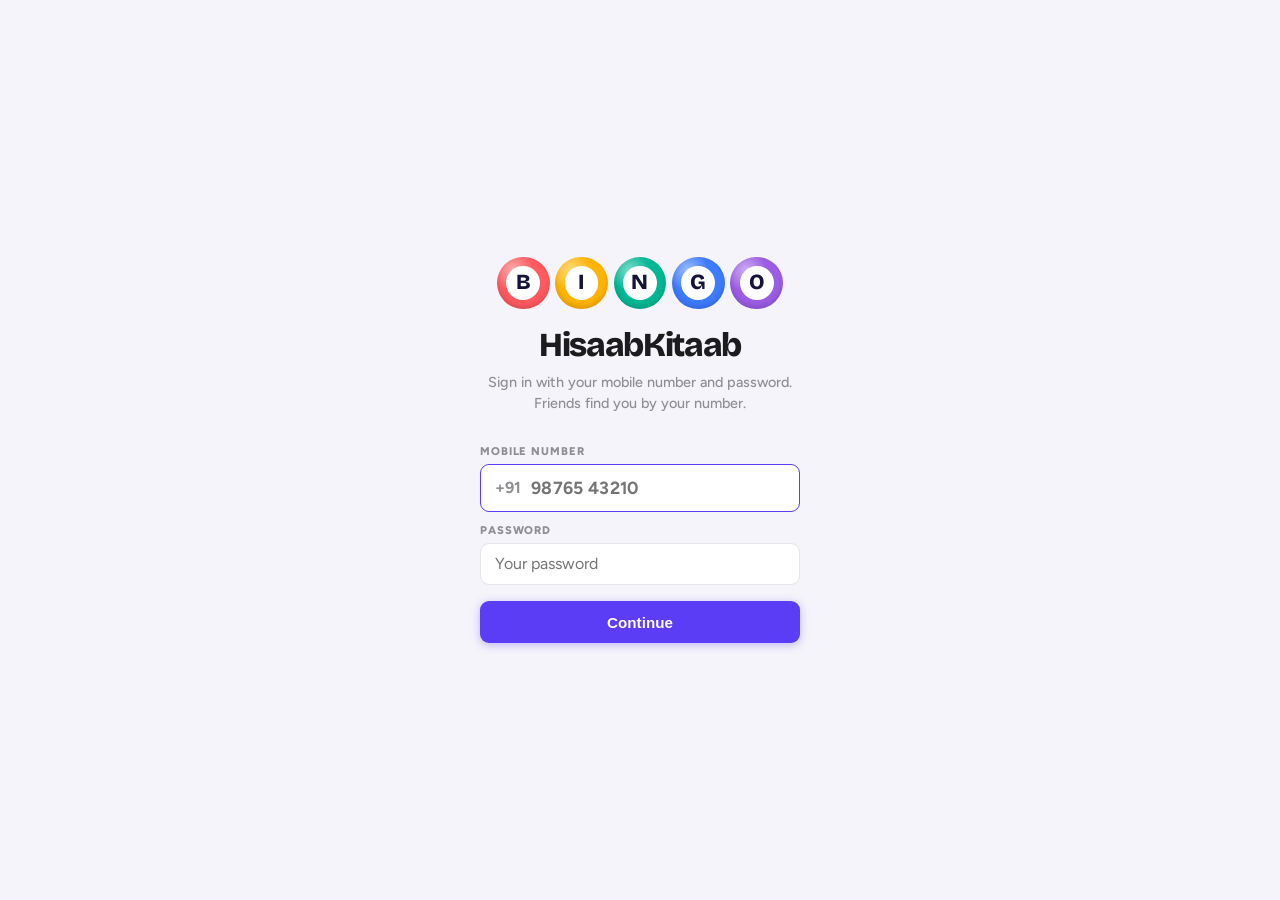
==== static/index.html @ 42d8c6d7 "Rebuild around friends: mobile+password login, labels, insights - Replace Google OAuth and groups wi" ====
<!DOCTYPE html>
<html lang="en">
<head>
  <meta charset="UTF-8">
  <meta name="viewport" content="width=device-width, initial-scale=1, viewport-fit=cover">
  <meta name="theme-color" content="#5B3DF5">
  <meta name="apple-mobile-web-app-capable" content="yes">
  <meta name="apple-mobile-web-app-status-bar-style" content="default">
  <meta name="mobile-web-app-capable" content="yes">
  <title>HisaabKitaab</title>
  <link rel="preconnect" href="https://fonts.googleapis.com">
  <link rel="preconnect" href="https://fonts.gstatic.com" crossorigin>
  <link rel="stylesheet" href="https://fonts.googleapis.com/css2?family=Bricolage+Grotesque:opsz,wght@12..96,700;12..96,800&family=Figtree:wght@500;600;700;800&display=swap">
  <link rel="stylesheet" href="/static/style.css?v=12">
</head>
<body>
  <div id="app">
    <div class="splash">
      <div class="splash-icon">🎱</div>
    </div>
  </div>
  <script src="/static/app.js?v=12"></script>
</body>
</html>
---- static/style.css ----
/* ── Reset & tokens ──────────────────────────────────────────────────────── */
*, *::before, *::after { box-sizing: border-box; margin: 0; padding: 0; }

:root {
  --bg:      #F2F2F7;
  --surface: #FFFFFF;
  --ink:     #1C1C1E;
  --sub:     #3C3C43;
  --muted:   #8E8E93;
  --border:  #E5E5EA;
  --sep:     rgba(60,60,67,.12);
  --pos:     #34C759;
  --pos-lt:  #E3F9E8;
  --neg:     #E8590C;
  --neg-lt:  #FFF0E6;
  --brand:   #5B3DF5;
  --brand-2: #8B6CFF;
  --brand-lt:#EEEAFF;
  --ink-deep:#16133A;
  --r:       13px;
  --rsm:     9px;
  --nav-h:   56px;
}

html, body {
  height: 100%;
  font-family: -apple-system, BlinkMacSystemFont, "Segoe UI", sans-serif;
  background: var(--bg);
  color: var(--ink);
  -webkit-font-smoothing: antialiased;
  overscroll-behavior: none;
}

#app {
  height: 100dvh;
  display: flex;
  flex-direction: column;
  max-width: 430px;
  margin: 0 auto;
  position: relative;
}

/* ── Splash ──────────────────────────────────────────────────────────────── */
.splash {
  flex: 1;
  display: flex;
  align-items: center;
  justify-content: center;
}
.splash-icon { font-size: 3.5rem; }

/* ── Page shell ──────────────────────────────────────────────────────────── */
.page {
  display: flex;
  flex-direction: column;
  height: 100dvh;
}

.page-body {
  flex: 1;
  overflow-y: auto;
  padding-bottom: calc(var(--nav-h) + env(safe-area-inset-bottom, 0px) + 1rem);
  -webkit-overflow-scrolling: touch;
}

/* ── Header ──────────────────────────────────────────────────────────────── */
.hk-header {
  background: var(--surface);
  border-bottom: 1px solid var(--border);
  padding: .85rem 1rem;
  display: flex;
  align-items: center;
  gap: .6rem;
  position: sticky;
  top: 0;
  z-index: 10;
  flex-shrink: 0;
}
.hk-title {
  flex: 1;
  font-size: 1.05rem;
  font-weight: 900;
  color: var(--ink);
  letter-spacing: -.01em;
}
.btn-back {
  width: 2rem; height: 2rem;
  border-radius: 50%;
  background: var(--bg);
  border: none;
  cursor: pointer;
  font-size: 1.1rem;
  color: var(--brand);
  display: flex;
  align-items: center;
  justify-content: center;
  flex-shrink: 0;
  -webkit-tap-highlight-color: transparent;
}

/* ── Bottom nav ──────────────────────────────────────────────────────────── */
.hk-nav {
  position: fixed;
  bottom: 0; left: 50%;
  transform: translateX(-50%);
  width: 100%;
  max-width: 430px;
  height: calc(var(--nav-h) + env(safe-area-inset-bottom, 0px));
  padding-bottom: env(safe-area-inset-bottom, 0px);
  background: rgba(255,255,255,.96);
  backdrop-filter: blur(16px);
  -webkit-backdrop-filter: blur(16px);
  border-top: 1px solid var(--border);
  display: flex;
  align-items: center;
  z-index: 100;
}
.nav-item {
  flex: 1;
  display: flex;
  flex-direction: column;
  align-items: center;
  justify-content: center;
  gap: 2px;
  text-decoration: none;
  color: var(--muted);
  font-size: .58rem;
  font-weight: 700;
  letter-spacing: .05em;
  text-transform: uppercase;
  -webkit-tap-highlight-color: transparent;
  padding: .3rem 0;
  cursor: pointer;
  background: none;
  border: none;
}
.nav-item svg { width: 1.3rem; height: 1.3rem; }
.nav-item.on { color: var(--brand); }

.nav-add-wrap {
  flex: 1;
  display: flex;
  align-items: center;
  justify-content: center;
}
.nav-add {
  width: 2.8rem;
  height: 2.8rem;
  border-radius: 50%;
  background: linear-gradient(135deg, var(--brand), var(--brand-2));
  color: #fff;
  font-size: 1.7rem;
  font-weight: 300;
  display: flex;
  align-items: center;
  justify-content: center;
  box-shadow: 0 4px 14px rgba(91,61,245,.35);
  cursor: pointer;
  border: none;
  margin-top: -4px;
  -webkit-tap-highlight-color: transparent;
  transition: transform .1s, opacity .1s;
}
.nav-add:active { transform: scale(.93); opacity: .85; }

/* ── Banner ──────────────────────────────────────────────────────────────── */
.hk-banner {
  margin: .75rem 1rem;
  padding: 1rem 1.1rem;
  border-radius: var(--r);
  display: flex;
  align-items: center;
  justify-content: space-between;
}
.banner-pos { background: var(--pos-lt); }
.banner-neg { background: var(--neg-lt); }
.banner-nil { background: var(--surface); border: 1px solid var(--border); }

.banner-label {
  font-size: .7rem;
  font-weight: 700;
  color: var(--muted);
  text-transform: uppercase;
  letter-spacing: .05em;
  margin-bottom: .2rem;
}
.banner-amount {
  font-size: 2rem;
  font-weight: 900;
  color: var(--ink);
  font-variant-numeric: tabular-nums;
  letter-spacing: -.02em;
}
.banner-emoji { font-size: 2rem; }

/* ── Card group (iOS table view) ─────────────────────────────────────────── */
.hk-group {
  background: var(--surface);
  border-radius: var(--r);
  overflow: hidden;
  margin: 0 1rem .75rem;
  box-shadow: 0 1px 4px rgba(0,0,0,.05);
}

.hk-row {
  display: flex;
  align-items: center;
  gap: .75rem;
  padding: .85rem 1rem;
  border-bottom: 1px solid var(--sep);
  -webkit-tap-highlight-color: transparent;
}
.hk-row:last-child { border-bottom: none; }
.hk-row.tap { cursor: pointer; transition: background .1s; }
.hk-row.tap:active { background: var(--bg); }

/* ── Avatar ──────────────────────────────────────────────────────────────── */
.av {
  width: 2.2rem;
  height: 2.2rem;
  border-radius: 50%;
  background: var(--brand-lt);
  color: var(--brand);
  font-weight: 800;
  font-size: .78rem;
  display: flex;
  align-items: center;
  justify-content: center;
  flex-shrink: 0;
  letter-spacing: .02em;
}
.av-pos { background: var(--pos-lt); color: var(--pos); }
.av-nil { background: var(--bg);     color: var(--muted); }

/* ── Balance pill ────────────────────────────────────────────────────────── */
.pill {
  display: inline-block;
  padding: 2px 9px;
  border-radius: 20px;
  font-size: .72rem;
  font-weight: 800;
  white-space: nowrap;
  flex-shrink: 0;
}
.pill-pos { background: var(--pos-lt); color: var(--pos); }
.pill-neg { background: var(--neg-lt); color: var(--neg); }
.pill-nil { background: var(--bg);     color: var(--muted); }

/* ── Section label ───────────────────────────────────────────────────────── */
.hk-section {
  font-size: .68rem;
  font-weight: 800;
  color: var(--muted);
  letter-spacing: .1em;
  text-transform: uppercase;
  padding: .85rem 1rem .3rem;
}

/* ── Text helpers ────────────────────────────────────────────────────────── */
.fw700 { font-weight: 700; }
.fw800 { font-weight: 800; }
.fw900 { font-weight: 900; }
.muted { font-size: .83rem; color: var(--muted); }
.pos   { color: var(--pos); }
.neg   { color: var(--neg); }
.amt   { font-variant-numeric: tabular-nums; font-weight: 800; }
.trunc { white-space: nowrap; overflow: hidden; text-overflow: ellipsis; }
.flex1 { flex: 1; min-width: 0; }
.chevron { color: #C7C7CC; font-size: 1.1rem; flex-shrink: 0; }

/* ── Login page ──────────────────────────────────────────────────────────── */
.login-wrap {
  flex: 1;
  display: flex;
  flex-direction: column;
  align-items: center;
  justify-content: center;
  padding: 2rem 1.5rem;
  text-align: center;
  gap: .5rem;
}
.login-icon { font-size: 4rem; line-height: 1; }
.login-title {
  font-size: 2.1rem;
  font-weight: 900;
  letter-spacing: -.04em;
  line-height: 1.1;
}
.login-sub { font-size: .9rem; color: var(--muted); font-weight: 500; }
.login-btn {
  display: flex;
  align-items: center;
  justify-content: center;
  gap: .75rem;
  background: var(--surface);
  border: 1.5px solid var(--border);
  border-radius: 11px;
  padding: .9rem 1.2rem;
  text-decoration: none;
  color: var(--ink);
  font-weight: 700;
  font-size: .97rem;
  box-shadow: 0 2px 10px rgba(0,0,0,.08);
  margin-top: 1.5rem;
  width: 100%;
  -webkit-tap-highlight-color: transparent;
}
.login-terms { font-size: .72rem; color: var(--muted); margin-top: .75rem; }

/* ── Empty state ─────────────────────────────────────────────────────────── */
.empty {
  text-align: center;
  padding: 2.5rem 1rem;
  color: var(--muted);
}
.empty-icon { font-size: 2.5rem; margin-bottom: .75rem; }
.empty-title { font-weight: 700; color: var(--ink); margin-bottom: .3rem; font-size: .95rem; }
.empty-sub { font-size: .88rem; }

/* ── Buttons ─────────────────────────────────────────────────────────────── */
.btn {
  display: block;
  width: 100%;
  padding: .8rem 1rem;
  border-radius: var(--rsm);
  font-size: .95rem;
  font-weight: 700;
  border: none;
  cursor: pointer;
  -webkit-tap-highlight-color: transparent;
  transition: opacity .12s, transform .1s;
  text-align: center;
}
.btn:active { transform: scale(.98); opacity: .85; }
.btn-primary {
  background: var(--brand);
  color: #fff;
  box-shadow: 0 2px 10px rgba(91,61,245,.35);
}
.btn-green {
  background: var(--pos);
  color: #fff;
  box-shadow: 0 2px 10px rgba(52,199,89,.28);
}
.btn-ghost {
  background: var(--surface);
  color: var(--ink);
  border: 1.5px solid var(--border);
}

/* ── Form elements ───────────────────────────────────────────────────────── */
.form-group { padding: 0 1rem .75rem; }
.form-label {
  display: block;
  font-size: .7rem;
  font-weight: 800;
  color: var(--muted);
  letter-spacing: .08em;
  text-transform: uppercase;
  margin-bottom: .35rem;
}
.form-input, .form-select {
  width: 100%;
  padding: .65rem .85rem;
  background: var(--surface);
  border: 1.5px solid var(--border);
  border-radius: var(--rsm);
  font-size: 1rem;
  color: var(--ink);
  font-family: inherit;
  appearance: none;
  -webkit-appearance: none;
  outline: none;
  transition: border-color .12s, box-shadow .12s;
}
.form-input:focus, .form-select:focus {
  border-color: var(--brand);
  box-shadow: 0 0 0 3px rgba(91,61,245,.35);
}

/* Checkbox list for split_among */
.check-list { display: flex; flex-direction: column; gap: 0; }
.check-item {
  display: flex;
  align-items: center;
  gap: .75rem;
  padding: .7rem 0;
  border-bottom: 1px solid var(--sep);
  cursor: pointer;
}
.check-item:last-child { border-bottom: none; }
.check-item input[type="checkbox"] {
  width: 1.2rem; height: 1.2rem;
  accent-color: var(--brand);
  cursor: pointer;
  flex-shrink: 0;
}

/* ── Preview card ────────────────────────────────────────────────────────── */
.preview-card {
  background: var(--brand-lt);
  border-radius: var(--r);
  margin: 0 1rem .75rem;
  padding: .85rem 1rem;
  display: flex;
  align-items: center;
  justify-content: space-between;
}
.preview-amount {
  font-size: 1.6rem;
  font-weight: 900;
  color: var(--brand);
  font-variant-numeric: tabular-nums;
}

/* ── Modal / sheet ───────────────────────────────────────────────────────── */
.modal-overlay {
  position: fixed;
  inset: 0;
  background: rgba(0,0,0,.35);
  z-index: 200;
  display: flex;
  align-items: flex-end;
  justify-content: center;
  animation: fade-in .15s ease;
}
.modal-sheet {
  background: var(--surface);
  border-radius: 20px 20px 0 0;
  width: 100%;
  max-width: 430px;
  padding: 1.25rem 1rem calc(1.25rem + env(safe-area-inset-bottom, 0px));
  animation: slide-up .2s ease;
}
.modal-handle {
  width: 2.5rem;
  height: 4px;
  background: var(--border);
  border-radius: 2px;
  margin: 0 auto 1rem;
}
.modal-title {
  font-size: 1rem;
  font-weight: 800;
  text-align: center;
  margin-bottom: 1.25rem;
}
.modal-amount {
  font-size: 2.2rem;
  font-weight: 900;
  text-align: center;
  font-variant-numeric: tabular-nums;
  letter-spacing: -.02em;
  margin-bottom: .25rem;
}
.modal-sub { text-align: center; color: var(--muted); font-size: .9rem; margin-bottom: 1rem; }
.modal-btns { display: flex; gap: .75rem; margin-top: 1rem; }
.modal-btns .btn { flex: 1; }

@keyframes fade-in  { from { opacity: 0; } }
@keyframes slide-up { from { transform: translateY(100%); } }

/* ── Error toast ─────────────────────────────────────────────────────────── */
.toast {
  position: fixed;
  bottom: calc(var(--nav-h) + .75rem);
  left: 50%;
  transform: translateX(-50%);
  background: #1C1C1E;
  color: #fff;
  padding: .6rem 1.1rem;
  border-radius: 20px;
  font-size: .88rem;
  font-weight: 600;
  z-index: 300;
  max-width: 360px;
  text-align: center;
  animation: fade-in .15s ease;
}

/* ── Settle list row ─────────────────────────────────────────────────────── */
.settle-row {
  display: flex;
  align-items: center;
  gap: .75rem;
  padding: .7rem 0;
  border-bottom: 1px solid var(--sep);
}
.settle-row:last-child { border-bottom: none; }
.settle-btn {
  flex-shrink: 0;
  padding: .3rem .75rem;
  border-radius: 20px;
  font-size: .78rem;
  font-weight: 800;
  border: 1.5px solid var(--pos);
  color: var(--pos);
  background: none;
  cursor: pointer;
  -webkit-tap-highlight-color: transparent;
}

/* ── Profile ─────────────────────────────────────────────────────────────── */
.profile-pic {
  width: 3.5rem;
  height: 3.5rem;
  border-radius: 50%;
  object-fit: cover;
}
.profile-av {
  width: 3.5rem;
  height: 3.5rem;
  border-radius: 50%;
  background: var(--brand-lt);
  color: var(--brand);
  font-weight: 900;
  font-size: 1.2rem;
  display: flex;
  align-items: center;
  justify-content: center;
}

/* ── FAB (floating action button) ───────────────────────────────────────── */
.fab {
  position: fixed;
  bottom: calc(var(--nav-h) + env(safe-area-inset-bottom, 0px) + .9rem);
  /* stay inside the centered 430px page on any screen width */
  right: max(1rem, calc((100vw - 430px) / 2 + 1rem));
  height: 3rem;
  padding: 0 1.1rem;
  border-radius: 2rem;
  background: linear-gradient(135deg, var(--brand), var(--brand-2));
  color: #fff;
  font-size: .9rem;
  font-weight: 700;
  letter-spacing: .01em;
  border: none;
  box-shadow: 0 6px 20px rgba(91,61,245,.35);
  cursor: pointer;
  display: flex;
  align-items: center;
  gap: .35rem;
  z-index: 110;
  -webkit-tap-highlight-color: transparent;
  transition: transform .12s, box-shadow .12s;
}
.fab-icon { font-size: 1.3rem; font-weight: 400; line-height: 1; }
.fab:active { transform: scale(.93); box-shadow: 0 2px 8px rgba(91,61,245,.35); }

/* hide nav center + button when group FAB is present */
.has-fab .nav-add-wrap { visibility: hidden; }

/* ── Header more button ──────────────────────────────────────────────────── */
.btn-more {
  width: 2rem; height: 2rem;
  border-radius: 50%;
  background: var(--bg);
  border: none;
  cursor: pointer;
  font-size: 1.1rem;
  font-weight: 700;
  color: var(--ink);
  display: flex;
  align-items: center;
  justify-content: center;
  flex-shrink: 0;
  letter-spacing: .05em;
  -webkit-tap-highlight-color: transparent;
}

/* ── Member chips ────────────────────────────────────────────────────────── */
.member-chips {
  display: flex;
  flex-wrap: wrap;
  gap: .45rem;
  padding: .25rem 1rem .85rem;
}
.member-chip {
  display: flex;
  align-items: center;
  gap: .35rem;
  background: var(--surface);
  border-radius: 20px;
  padding: .28rem .6rem .28rem .28rem;
  box-shadow: 0 1px 3px rgba(0,0,0,.07);
  font-size: .82rem;
  font-weight: 600;
}
.chip-remove {
  width: 1.1rem; height: 1.1rem;
  border-radius: 50%;
  background: var(--neg-lt);
  color: var(--neg);
  border: none;
  font-size: .75rem;
  font-weight: 700;
  cursor: pointer;
  display: flex;
  align-items: center;
  justify-content: center;
  margin-left: .1rem;
  flex-shrink: 0;
  -webkit-tap-highlight-color: transparent;
}

/* ── Group menu items ────────────────────────────────────────────────────── */
.menu-item {
  display: flex;
  align-items: center;
  gap: .75rem;
  width: 100%;
  padding: .85rem .5rem;
  background: none;
  border: none;
  border-bottom: 1px solid var(--sep);
  font-size: .97rem;
  font-weight: 600;
  color: var(--ink);
  cursor: pointer;
  text-align: left;
  -webkit-tap-highlight-color: transparent;
}
.menu-item:last-child { border-bottom: none; }
.menu-item:active { background: var(--bg); }
.menu-item-icon { font-size: 1.1rem; width: 1.5rem; text-align: center; }

/* ── Nav badge (invite count) ────────────────────────────────────────────── */
.nav-icon-wrap {
  position: relative;
  display: inline-flex;
  align-items: center;
  justify-content: center;
}
.nav-badge {
  position: absolute;
  top: -5px;
  right: -7px;
  background: #FF3B30;
  color: #fff;
  font-size: .55rem;
  font-weight: 800;
  min-width: 1rem;
  height: 1rem;
  border-radius: 10px;
  display: flex;
  align-items: center;
  justify-content: center;
  padding: 0 3px;
  line-height: 1;
}

/* ── Invite banner on dashboard ──────────────────────────────────────────── */
.invite-banner {
  display: flex;
  align-items: center;
  justify-content: space-between;
  background: #EEF4FF;
  border: 1.5px solid #BCD0FF;
  border-radius: var(--r);
  margin: .75rem 1rem .25rem;
  padding: .85rem 1rem;
  cursor: pointer;
  -webkit-tap-highlight-color: transparent;
  transition: background .1s;
}
.invite-banner:active { background: #dce9ff; }

/* ── Invite accept/decline buttons ───────────────────────────────────────── */
.invite-actions {
  display: flex;
  gap: .5rem;
  width: 100%;
  padding-left: 2.95rem;
  margin-top: .1rem;
}
.invite-actions .btn {
  flex: 1;
  padding: .4rem .5rem;
  font-size: .85rem;
}

/* ── Icon buttons (edit / remove member) ─────────────────────────────────── */
.btn-icon {
  width: 1.8rem;
  height: 1.8rem;
  border-radius: 50%;
  border: none;
  background: var(--bg);
  color: var(--muted);
  font-size: .9rem;
  cursor: pointer;
  display: flex;
  align-items: center;
  justify-content: center;
  flex-shrink: 0;
  -webkit-tap-highlight-color: transparent;
  transition: background .1s, color .1s;
}
.btn-icon:hover { background: var(--brand-lt); color: var(--brand); }

.btn-icon-danger {
  width: 1.8rem;
  height: 1.8rem;
  border-radius: 50%;
  border: none;
  background: var(--neg-lt);
  color: var(--neg);
  font-size: 1.1rem;
  font-weight: 700;
  cursor: pointer;
  display: flex;
  align-items: center;
  justify-content: center;
  flex-shrink: 0;
  -webkit-tap-highlight-color: transparent;
}

/* ── Danger buttons ──────────────────────────────────────────────────────── */
.btn-danger {
  background: #FF3B30;
  color: #fff;
  box-shadow: 0 2px 8px rgba(255,59,48,.28);
}
.btn-danger-outline {
  background: transparent;
  color: #FF3B30;
  border: 1.5px solid #FF3B30;
}

/* ── Disabled state ──────────────────────────────────────────────────────── */
.btn:disabled {
  opacity: .5;
  pointer-events: none;
}

@media (prefers-reduced-motion: reduce) {
  *, *::before, *::after { transition: none !important; animation: none !important; }
}

/* ══════════════════════════════════════════════════════════════════════════
   Bingo theme — bingo-ball avatars, deep-indigo hero, calmer amounts
   ══════════════════════════════════════════════════════════════════════════ */
:root {
  --font-body: "Figtree", -apple-system, BlinkMacSystemFont, "Segoe UI", sans-serif;
  --font-display: "Bricolage Grotesque", "Figtree", -apple-system, sans-serif;
  --bg: #F5F4FA;
}
html, body { font-family: var(--font-body); }
.hk-title, .hero-amt, .login-title, .modal-amount, .amount-hero input, .preview-amount, .modal-title {
  font-family: var(--font-display);
}
.hk-title, .modal-title { letter-spacing: -.02em; }
:focus-visible { outline: 3px solid var(--brand-2); outline-offset: 2px; }

/* Bingo-ball avatar */
.av.ball {
  background:
    radial-gradient(circle at 30% 26%, rgba(255,255,255,.5), rgba(255,255,255,0) 38%),
    var(--ball);
  color: var(--ink-deep);
  box-shadow: inset 0 -3px 5px rgba(0,0,0,.14);
}
.av.ball span {
  width: 64%; height: 64%;
  border-radius: 50%;
  background: #fff;
  display: grid; place-items: center;
  font-size: .72rem; font-weight: 800;
  line-height: 1;
}
.av-sm { width: 1.7rem; height: 1.7rem; }
.av-sm span { font-size: .55rem !important; }
.ball-xl { width: 3.3rem; height: 3.3rem; }
.ball-xl span { font-size: 1.35rem !important; font-family: var(--font-display); font-weight: 800; }

/* Login */
.login-balls { display: flex; justify-content: center; gap: .35rem; margin-bottom: .6rem; }
.login-balls .ball { animation: drop .5s cubic-bezier(.3,1.4,.5,1) both; }
@keyframes drop { from { transform: translateY(-26px); opacity: 0; } to { transform: none; opacity: 1; } }
.login-sub { line-height: 1.45; }

/* Group hero */
.hero {
  margin: .75rem 1rem 0;
  padding: 1.15rem 1.2rem 1rem;
  border-radius: 22px;
  background: var(--ink-deep);
  color: #fff;
}
.hero-label { font-size: .85rem; font-weight: 600; opacity: .72; }
.hero-amt {
  font-size: 2.7rem; font-weight: 800; letter-spacing: -.03em; line-height: 1.1;
  margin: .1rem 0 .9rem; font-variant-numeric: tabular-nums;
}
.hero-pos .hero-amt { color: #5EE6A0; }
.hero-neg .hero-amt { color: #FFB079; }
.hero-foot { display: flex; align-items: center; justify-content: space-between; gap: .5rem; }
.ball-stack { display: flex; align-items: center; }
.ball-stack .av { margin-right: -.3rem; border: 2px solid var(--ink-deep); }
.hero-members { margin-left: 1rem; font-size: .8rem; font-weight: 600; opacity: .8; }
.hero-total { font-size: .8rem; font-weight: 600; opacity: .7; }

/* Quick actions under the hero */
.quick-actions { display: flex; gap: .6rem; padding: .75rem 1rem 0; }
.qa {
  flex: 1; display: flex; align-items: center; justify-content: center; gap: .45rem;
  padding: .75rem .5rem; border-radius: 14px; border: none; cursor: pointer;
  background: var(--brand); color: #fff; font: 700 .9rem var(--font-body);
}
.qa span { font-size: 1.1rem; line-height: 1; }
.qa-wa { background: #E7F8EE; color: #0E7A3E; }
.qa:active { transform: scale(.98); }

/* Settle up */
.settle-btn { border-color: var(--brand); color: #fff; background: var(--brand); padding: .4rem .95rem; }
.settle-btn-alt { background: none; color: var(--pos); border-color: var(--pos); }
.others { margin: .6rem 1rem 0; padding: .65rem .9rem; border-radius: var(--r); background: rgba(22,19,58,.05); }
.others-title { font-size: .72rem; font-weight: 700; color: var(--muted); margin-bottom: .3rem; }
.others-row { display: flex; justify-content: space-between; font-size: .85rem; padding: .15rem 0; color: var(--sub); }
.others-row span { font-weight: 700; font-variant-numeric: tabular-nums; }

/* Timeline */
.timeline { margin: 0 1rem; }
.day-label { font-size: .75rem; font-weight: 700; color: var(--muted); padding: .9rem .2rem .35rem; }
.tl-row {
  display: flex; align-items: center; gap: .75rem;
  background: var(--surface); padding: .7rem .85rem; border-radius: 14px; margin-bottom: .4rem;
}
.tl-row.tap:active { background: #F0EEF8; }
.tl-ico {
  width: 2.2rem; height: 2.2rem; border-radius: 12px; flex-shrink: 0;
  background: var(--brand-lt); display: grid; place-items: center; font-size: 1.1rem;
}
.tl-ico-pay { background: var(--pos-lt); color: var(--pos); font-weight: 800; }
.clip { font-size: .8rem; }

/* Add expense */
.amount-hero {
  display: flex; align-items: baseline; justify-content: center; gap: .3rem;
  padding: 1.4rem 1rem .6rem;
}
.amount-sym { font: 700 2rem var(--font-display); color: var(--muted); }
.amount-hero input {
  width: 9ch; max-width: 70vw; border: none; background: none; outline: none;
  font-size: 3.2rem; font-weight: 800; letter-spacing: -.03em; color: var(--ink);
  text-align: left; -moz-appearance: textfield; font-variant-numeric: tabular-nums;
}
.amount-hero input::-webkit-outer-spin-button, .amount-hero input::-webkit-inner-spin-button { -webkit-appearance: none; }
.amount-hero input::placeholder { color: #C9C6DA; }
.quick-chips { display: flex; gap: .4rem; overflow-x: auto; padding: .55rem 0 .1rem; scrollbar-width: none; }
.quick-chips::-webkit-scrollbar { display: none; }
.qchip {
  flex-shrink: 0; padding: .4rem .8rem; border-radius: 20px; border: 1.5px solid var(--border);
  background: var(--surface); font: 600 .82rem var(--font-body); color: var(--sub); cursor: pointer; white-space: nowrap;
}
.qchip.on { background: var(--brand); border-color: var(--brand); color: #fff; }
.row-2 { display: grid; grid-template-columns: 1fr 1fr; }
.row-2 .form-group { min-width: 0; }
.seg { display: grid; grid-auto-flow: column; grid-auto-columns: 1fr; background: rgba(22,19,58,.07); border-radius: 12px; padding: 3px; margin-bottom: .6rem; }
.seg-btn { border: none; background: none; padding: .55rem; border-radius: 10px; font: 700 .85rem var(--font-body); color: var(--muted); cursor: pointer; }
.seg-btn.on { background: var(--surface); color: var(--ink); box-shadow: 0 1px 4px rgba(0,0,0,.1); }
.split-tools { display: flex; justify-content: space-between; align-items: center; padding: 0 .2rem .5rem; min-height: 1.4rem; }
.link-btn { background: none; border: none; color: var(--brand); font: 700 .8rem var(--font-body); cursor: pointer; padding: 0; }
.share-amt { font-weight: 700; font-size: .85rem; color: var(--sub); font-variant-numeric: tabular-nums; }
.exact-wrap { display: flex; align-items: center; gap: .2rem; font-weight: 700; color: var(--muted); }
.exact-in {
  width: 5.6rem; padding: .45rem .55rem; border: 1.5px solid var(--border); border-radius: 10px;
  font: 700 .95rem var(--font-body); text-align: right; background: var(--bg); color: var(--ink);
}
.exact-in:focus { border-color: var(--brand); outline: none; background: #fff; }
.preview-unit { font-size: .85rem; font-weight: 600; color: var(--muted); }
.split-status { font-size: .85rem; font-weight: 700; color: var(--muted); margin-top: .1rem; }
.split-status.ok { color: var(--pos); } .split-status.warn { color: #B7791F; } .split-status.bad { color: #D63B3B; }

/* Photos */
.proof-pick { display: block; cursor: pointer; }
.proof-ui {
  display: flex; align-items: center; gap: .7rem; padding: .8rem 1rem;
  border: 1.5px dashed #C3BEDD; border-radius: 14px; color: var(--sub); font-weight: 600; font-size: .9rem;
  background: var(--surface);
}
.proof-ico { font-size: 1.2rem; }
.proof-thumb { width: 2.8rem; height: 2.8rem; border-radius: 9px; object-fit: cover; }
.proof-txt { flex: 1; }
.proof-x { border: none; background: rgba(22,19,58,.08); width: 1.7rem; height: 1.7rem; border-radius: 50%; cursor: pointer; color: var(--sub); }
.detail-proof { display: block; width: 100%; max-height: 14rem; object-fit: cover; border-radius: 14px; margin: .2rem 0 .4rem; }
.proof-view { background: rgba(10,8,30,.92); flex-direction: column; align-items: center; justify-content: center; gap: 1rem; z-index: 200; }
.proof-view img { max-width: 94vw; max-height: 80dvh; border-radius: 12px; }
.proof-close { background: #fff; border: none; border-radius: 20px; padding: .55rem 1.4rem; font: 700 .9rem var(--font-body); }

/* Settle sheet */
.btn-upi { display: block; background: var(--brand); color: #fff; text-decoration: none; text-align: center; margin: .6rem 0 .3rem; }
.btn-wa { background: #E7F8EE; color: #0E7A3E; margin: .6rem 0 .3rem; }
.upi-to { text-align: center; font-size: .78rem; color: var(--muted); }
.hint { background: var(--brand-lt); color: var(--sub); border-radius: 12px; padding: .7rem .9rem; font-size: .85rem; margin: .6rem 0 0; }

@media (prefers-reduced-motion: reduce) { .login-balls .ball { animation: none; } }

/* Login form */
.login-form { width: 100%; max-width: 320px; text-align: left; margin-top: 1.4rem; }
.phone-field { display: flex; align-items: center; background: var(--surface); border: 1.5px solid var(--border); border-radius: var(--rsm); }
.phone-field:focus-within { border-color: var(--brand); }
.phone-field span { padding: 0 .2rem 0 .9rem; font-weight: 700; color: var(--muted); }
.phone-field input { flex: 1; border: none; outline: none; background: none; padding: .8rem .7rem .8rem .4rem; font: 700 1.1rem var(--font-body); letter-spacing: .02em; color: var(--ink); min-width: 0; }

/* Friends / insights */
.nav-item { min-width: 0; }
.qa-pay { background: var(--ink-deep); color: #fff; }
.quick-chips.wrap { flex-wrap: wrap; overflow: visible; }
.tag-row { display: flex; flex-wrap: wrap; gap: .35rem; justify-content: center; margin: 0 0 .7rem; }
.tag { background: var(--brand-lt); color: var(--brand); font-weight: 700; font-size: .78rem; padding: .2rem .6rem; border-radius: 20px; }
.tag-big { font-size: .85rem; padding: .35rem .75rem; }
.tag-big b { color: var(--ink); margin-left: .25rem; }
.tiles { display: grid; grid-template-columns: 1fr 1fr; gap: .6rem; padding: .75rem 1rem 0; }
.tile { background: var(--surface); border-radius: 14px; padding: .8rem .9rem; }
.tile-val { font: 800 1.35rem var(--font-display); font-variant-numeric: tabular-nums; }
.tile-val.pos { color: var(--pos); } .tile-val.neg { color: var(--neg); }
.tile-label { font-size: .75rem; color: var(--muted); font-weight: 600; margin-top: .1rem; }
.notes { margin: .8rem 1rem 0; padding: .8rem 1rem; background: var(--brand-lt); border-radius: 14px; }
.notes p { font-size: .88rem; line-height: 1.45; color: var(--sub); margin: .3rem 0; }
.card { margin: 0 1rem; padding: .9rem 1rem; background: var(--surface); border-radius: 14px; }
.bar-row + .bar-row { margin-top: .75rem; }
.bar-head { display: flex; justify-content: space-between; font-size: .85rem; font-weight: 700; margin-bottom: .3rem; }
.bar-head span:last-child { color: var(--muted); font-variant-numeric: tabular-nums; }
.bar { height: 10px; background: rgba(22,19,58,.07); border-radius: 6px; overflow: hidden; }
.bar > div { height: 100%; border-radius: 6px; }
.cols { display: flex; align-items: flex-end; gap: .4rem; min-height: 130px; overflow-x: auto; }
.col { flex: 1; min-width: 1.8rem; display: flex; flex-direction: column; align-items: center; justify-content: flex-end; gap: .2rem; }
.col-bar { width: 100%; background: var(--brand); border-radius: 6px 6px 2px 2px; }
.col-val, .col-lab { font-size: .68rem; color: var(--muted); font-weight: 700; }
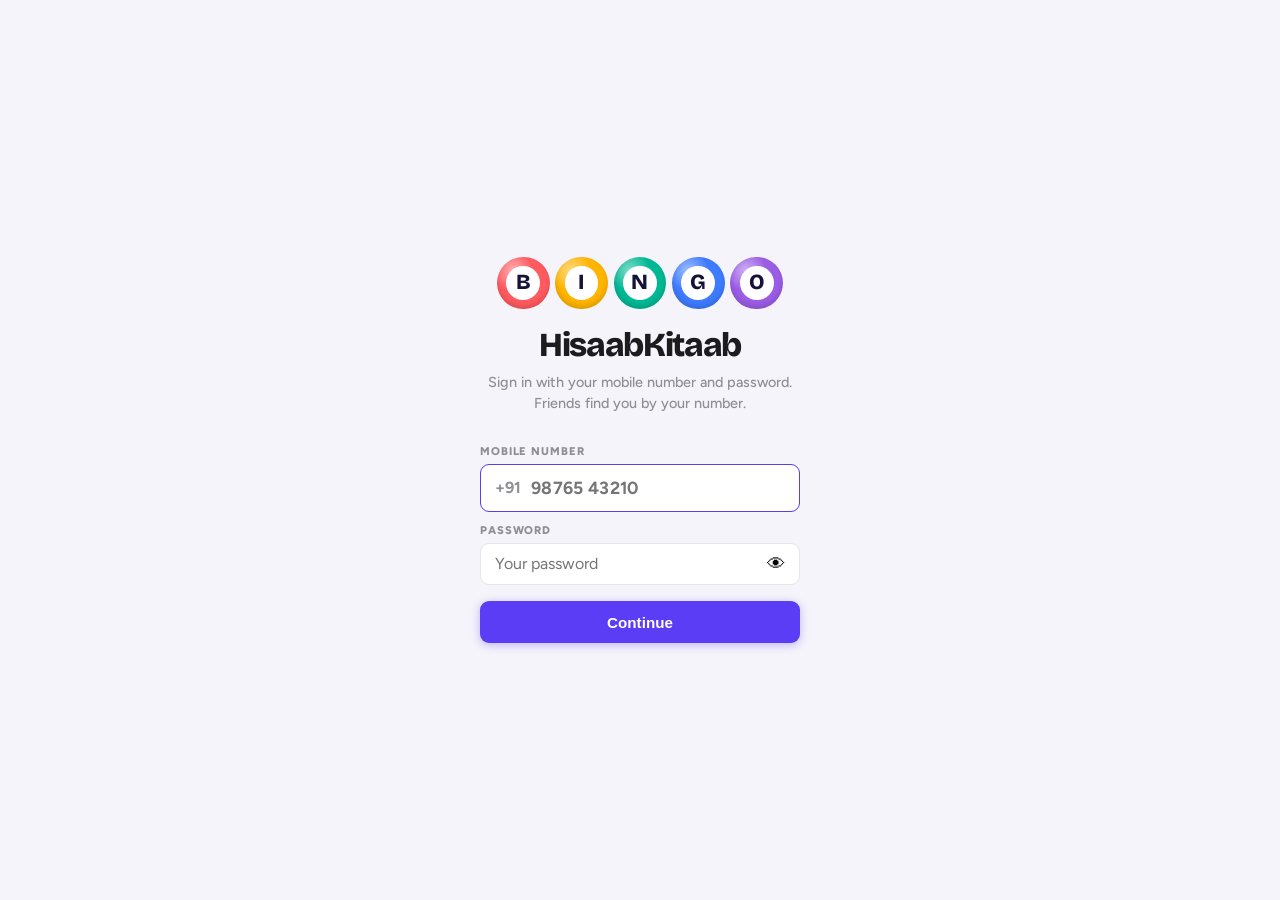
==== commit 1ef957a6: "Fix reported bugs: show/hide password & UPI, edit name, refresh, edit/delete access - Eye toggle on " ====
--- a/static/index.html
+++ b/static/index.html
@@ -11,7 +11,7 @@
   <link rel="preconnect" href="https://fonts.googleapis.com">
   <link rel="preconnect" href="https://fonts.gstatic.com" crossorigin>
   <link rel="stylesheet" href="https://fonts.googleapis.com/css2?family=Bricolage+Grotesque:opsz,wght@12..96,700;12..96,800&family=Figtree:wght@500;600;700;800&display=swap">
-  <link rel="stylesheet" href="/static/style.css?v=12">
+  <link rel="stylesheet" href="/static/style.css?v=21">
 </head>
 <body>
   <div id="app">
@@ -19,6 +19,7 @@
       <div class="splash-icon">🎱</div>
     </div>
   </div>
-  <script src="/static/app.js?v=12"></script>
+  <script src="/static/qrcode.min.js"></script>
+  <script src="/static/app.js?v=21"></script>
 </body>
 </html>
--- a/static/style.css
+++ b/static/style.css
@@ -804,7 +804,7 @@
 .quick-actions { display: flex; gap: .6rem; padding: .75rem 1rem 0; }
 .qa {
   flex: 1; display: flex; align-items: center; justify-content: center; gap: .45rem;
-  padding: .75rem .5rem; border-radius: 14px; border: none; cursor: pointer;
+  padding: .75rem .5rem; border-radius: 14px; border: none; cursor: pointer; white-space: nowrap;
   background: var(--brand); color: #fff; font: 700 .9rem var(--font-body);
 }
 .qa span { font-size: 1.1rem; line-height: 1; }
@@ -928,3 +928,15 @@
 .col { flex: 1; min-width: 1.8rem; display: flex; flex-direction: column; align-items: center; justify-content: flex-end; gap: .2rem; }
 .col-bar { width: 100%; background: var(--brand); border-radius: 6px 6px 2px 2px; }
 .col-val, .col-lab { font-size: .68rem; color: var(--muted); font-weight: 700; }
+
+/* QR in payment sheet */
+.qr-box { text-align: center; margin: .6rem 0; }
+.qr-box img { width: 220px; height: 220px; image-rendering: pixelated; border: 1px solid var(--border); border-radius: 12px; background: #fff; }
+.qr-box[hidden] { display: none; }
+
+/* Show / hide eye on password and UPI fields */
+.pw-field { position: relative; }
+.pw-field .form-input { padding-right: 3rem; }
+.pw-eye { position: absolute; right: .35rem; top: 50%; transform: translateY(-50%); border: none; background: none; font-size: 1.15rem; padding: .45rem .6rem; cursor: pointer; }
+.masked { -webkit-text-security: disc; text-security: disc; }
+.btn-more[title="Refresh"] { font-size: 1.25rem; font-weight: 700; }
